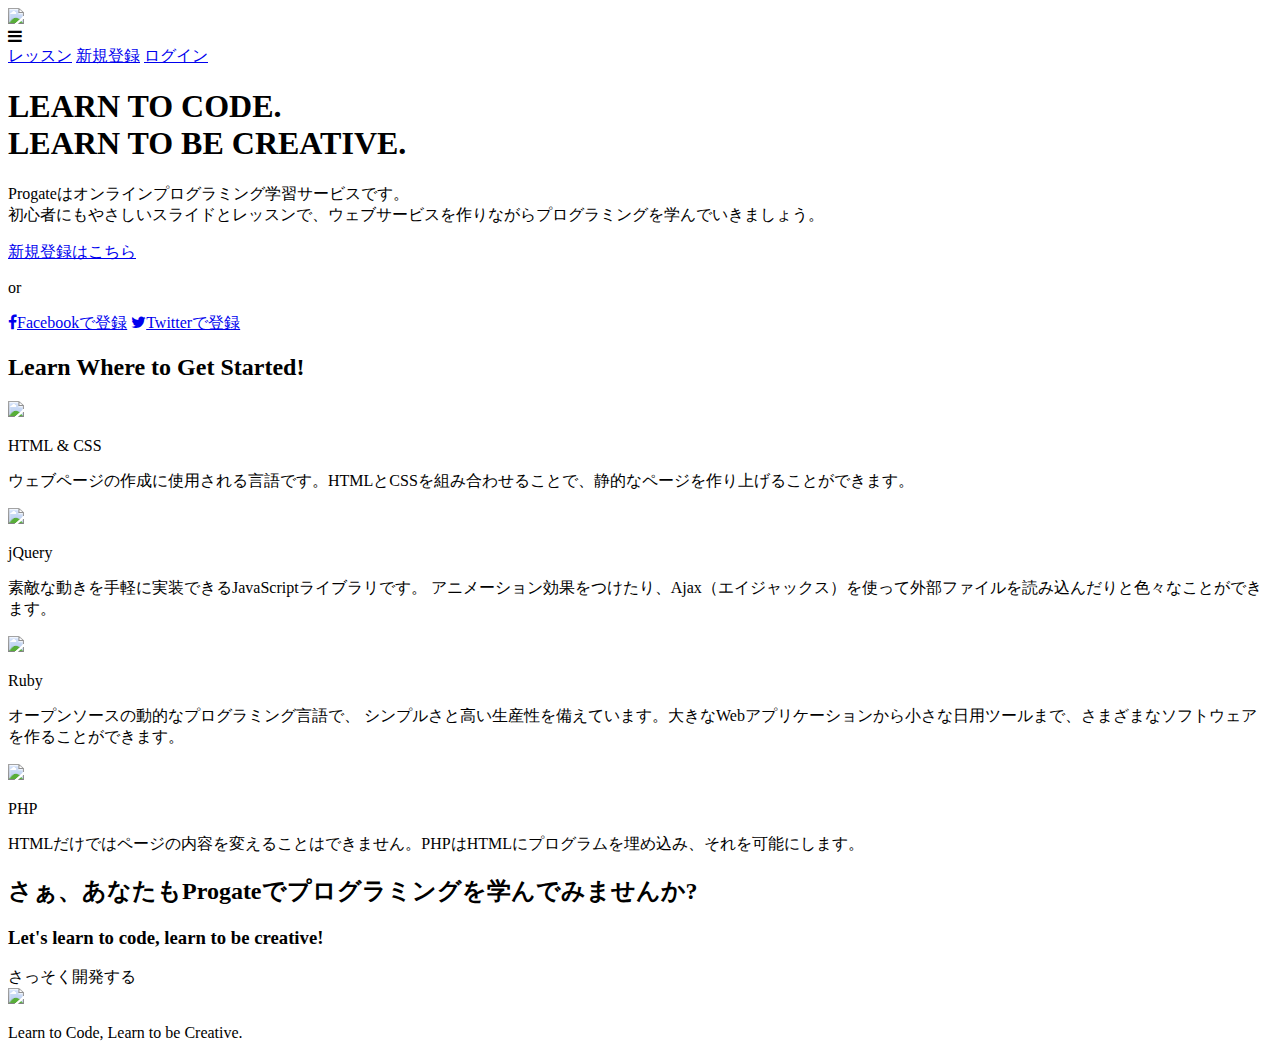
==== index.html @ 42e3710f "Create index.html" ====
<!DOCTYPE html>
<html>
<head>
  <meta charset="utf-8">
  <meta name="viewport" content="width=device-width, initial-scale=1.0">
  <title>Progate</title>
  <link href="https://maxcdn.bootstrapcdn.com/font-awesome/4.7.0/css/font-awesome.min.css" rel="stylesheet" integrity="sha384-wvfXpqpZZVQGK6TAh5PVlGOfQNHSoD2xbE+QkPxCAFlNEevoEH3Sl0sibVcOQVnN" crossorigin="anonymous">
  <link rel="stylesheet" type="text/css" href="stylesheet.css">
</head>
<body>
  <header>
    <div class="container">
      <div class="header-left">
        <img class="logo" src="https://prog-8.com/images/html/advanced/main_logo.png">
      </div>
      <span class="fa fa-bars menu-icon"></span>
      <div class="header-right">
        <a href="#">レッスン</a>
        <a href="#">新規登録</a>
        <a href="#" class="login">ログイン</a>
      </div>
    </div>
  </header>
  <div class="top-wrapper">
    <div class="container">
      <h1>LEARN TO CODE.<br>LEARN TO BE CREATIVE.</h1>
      <p>Progateはオンラインプログラミング学習サービスです。<br>初心者にもやさしいスライドとレッスンで、ウェブサービスを作りながらプログラミングを学んでいきましょう。</p>
      <div class="btn-wrapper">
        <a href="#" class="btn signup">新規登録はこちら</a>
        <p>or</p>
        <a href="#" class="btn facebook"><span class="fa fa-facebook"></span>Facebookで登録</a>
        <a href="#" class="btn twitter"><span class="fa fa-twitter"></span>Twitterで登録</a>
      </div>
    </div>
  </div>
  <div class="lesson-wrapper">
    <div class="container">
      <div class="heading">
        <h2>Learn Where to Get Started!</h2>
      </div>
      <div class="lessons">
        <div class="lesson">
          <div class="lesson-icon">
            <img src="https://prog-8.com/images/html/advanced/html.png">
            <p>HTML & CSS</p>
          </div>
          <p class="text-contents">ウェブページの作成に使用される言語です。HTMLとCSSを組み合わせることで、静的なページを作り上げることができます。</p>
        </div>
        <div class="lesson">
          <div class="lesson-icon">
            <img src="https://prog-8.com/images/html/advanced/jQuery.png">
            <p>jQuery</p>
          </div>
          <p class="text-contents">素敵な動きを手軽に実装できるJavaScriptライブラリです。 アニメーション効果をつけたり、Ajax（エイジャックス）を使って外部ファイルを読み込んだりと色々なことができます。</p>
        </div>
        <div class="lesson">
          <div class="lesson-icon">
            <img src="https://prog-8.com/images/html/advanced/ruby.png">
            <p>Ruby</p>
          </div>
          <p class="text-contents">オープンソースの動的なプログラミング言語で、 シンプルさと高い生産性を備えています。大きなWebアプリケーションから小さな日用ツールまで、さまざまなソフトウェアを作ることができます。</p>
        </div>
        <div class="lesson">
          <div class="lesson-icon">
            <img src="https://prog-8.com/images/html/advanced/php.png">
            <p>PHP</p>
          </div>
          <p class="text-contents">HTMLだけではページの内容を変えることはできません。PHPはHTMLにプログラムを埋め込み、それを可能にします。</p>
        </div>
      </div>
      <div class="clear"></div>
    </div>
  </div>
  <div class="message-wrapper">
    <div class="container">
      <div class="heading">
        <h2>さぁ、あなたもProgateでプログラミングを学んでみませんか?</h2>
        <h3>Let's learn to code, learn to be creative!</h3>
      </div>
      <span class="btn message">さっそく開発する</span>
    </div>
  </div>
  <footer>
    <div class="container">
      <img src="https://prog-8.com/images/html/advanced/footer_logo.png">
      <p>Learn to Code, Learn to be Creative.</p>
    </div>
  </footer>
</body>
</html>
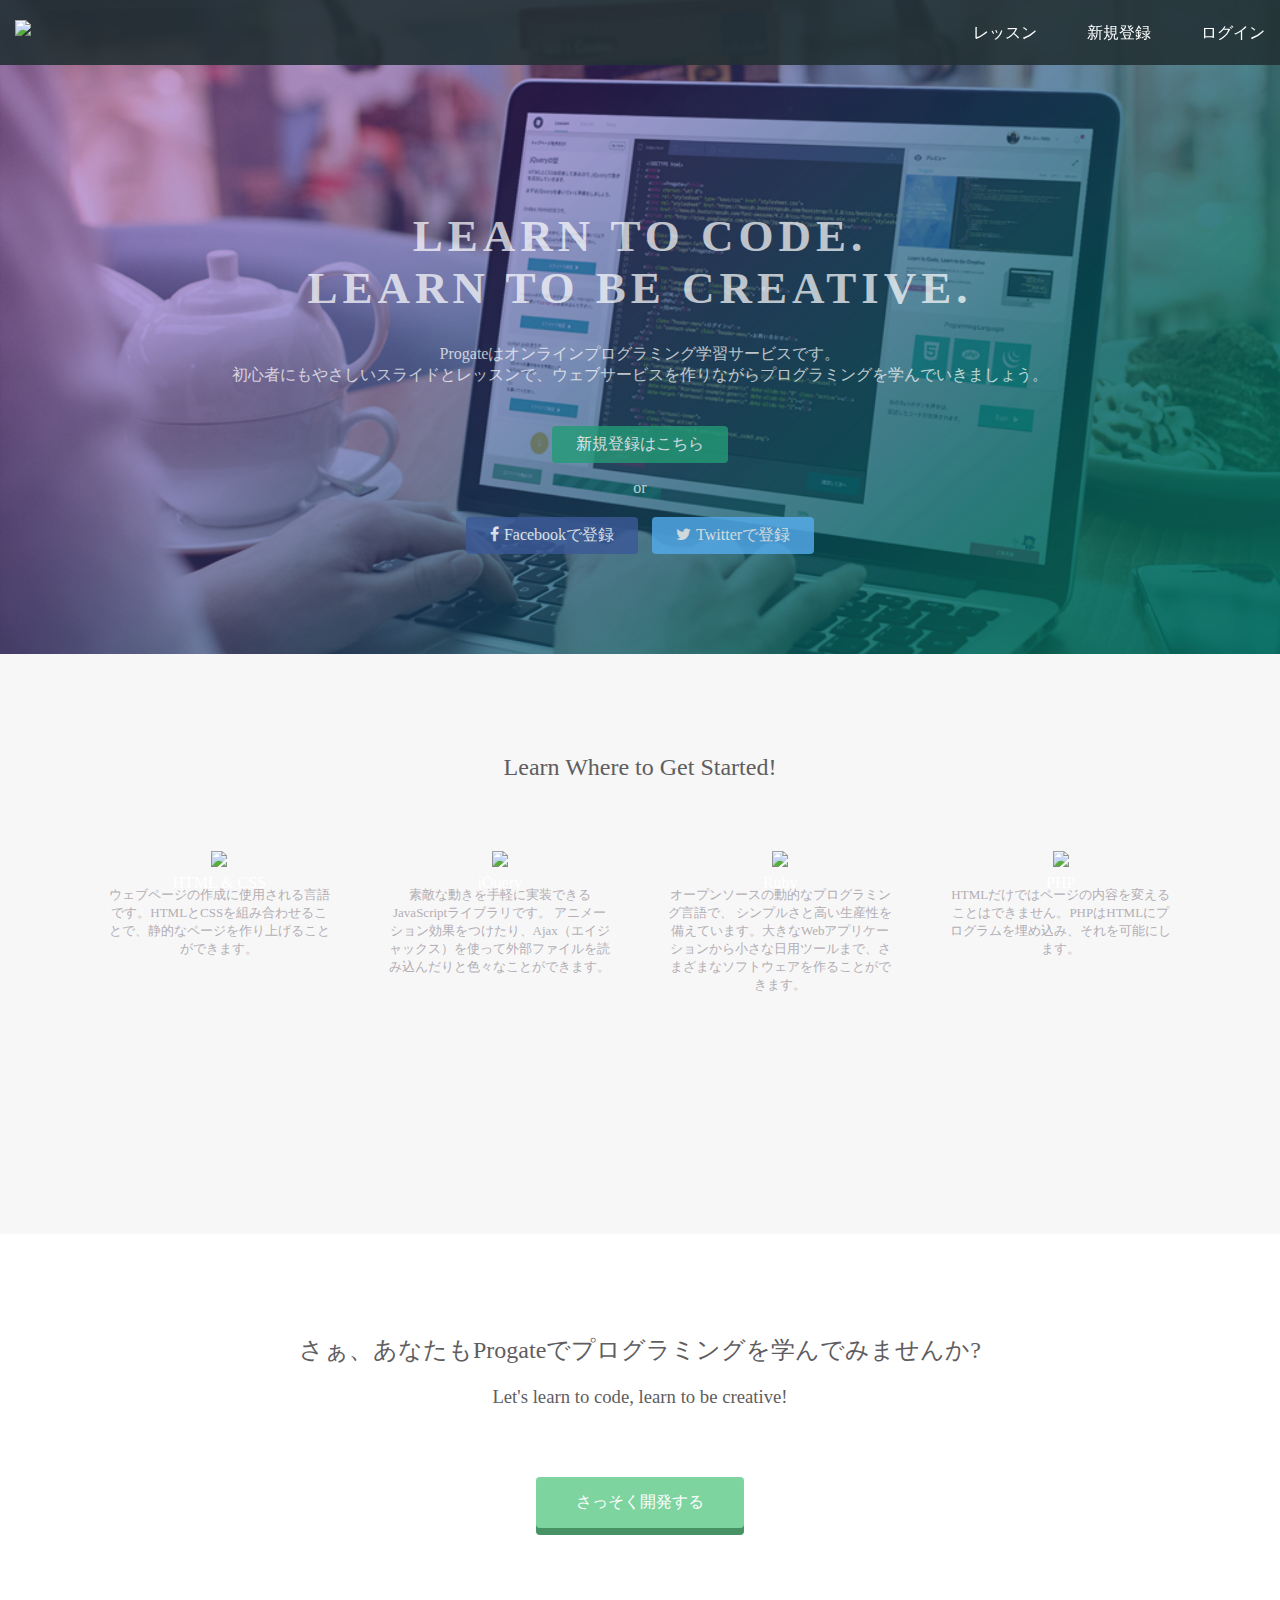
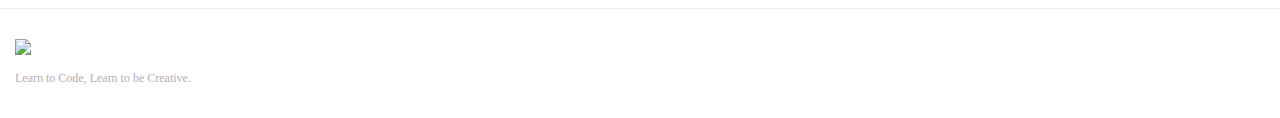
==== commit 41534609: "this is the main html" ====
--- a/index.html
+++ b/index.html
@@ -30,7 +30,7 @@
         <p>or</p>
         <a href="#" class="btn facebook"><span class="fa fa-facebook"></span>Facebookで登録</a>
         <a href="#" class="btn twitter"><span class="fa fa-twitter"></span>Twitterで登録</a>
-      </div>
+      </div> 
     </div>
   </div>
   <div class="lesson-wrapper">
--- a/stylesheet.css
+++ b/stylesheet.css
@@ -0,0 +1,271 @@
+* {
+  box-sizing: border-box;
+}
+
+body {
+  margin: 0;
+  font-family: "Hiragino Kaku Gothic ProN";
+}
+
+a {
+  text-decoration: none;
+}
+
+.container {
+  width: 100%;
+  padding: 0 15px;
+  margin: 0 auto;
+}
+
+.top-wrapper {
+  padding: 180px 0 100px 0;
+  background-image: url(top.png);
+  background-size: cover;
+  color: white;
+  text-align: center;
+}
+
+.top-wrapper h1 {
+  opacity: 0.7;
+  font-size: 45px;
+  letter-spacing: 5px;
+}
+
+.top-wrapper p {
+  opacity: 0.7;
+  font-size: 16px;
+  margin-bottom: 40px; 
+}
+
+.btn-wrapper {
+  text-align: center;
+}
+
+.btn-wrapper p {
+  margin-bottom: 20px;
+}
+
+.signup {
+  background-color: #239b76;
+}
+
+.facebook {
+  background-color: #3b5998;
+  margin-right: 10px;
+}
+
+.twitter {
+  background-color: #55acee;
+}
+
+.btn {
+  padding: 8px 24px;
+  color: white;
+  display: inline-block;
+  opacity: 0.8;
+  border-radius: 4px;
+  text-align: center;
+}
+
+.btn:hover {
+  opacity: 1;
+}
+
+.fa {
+  margin-right: 5px;
+}
+
+header {
+  height: 65px;
+  width: 100%;
+  background-color: rgba(34,49,52,0.9);
+  position :fixed;
+  top: 0;
+  z-index: 10;
+}
+
+.logo {
+  width: 124px;
+  margin-top: 20px;
+}
+
+.header-left {
+  float: left;
+}
+
+.header-right {
+  float: right;
+  margin-right: -25px;
+}
+
+.header-right a {
+  line-height: 65px;
+  padding: 0 25px;
+  color: white;
+  display: block;
+  float: left;
+  transition: all 0.5s;
+}
+
+.header-right a:hover {
+  background-color: rgba(255,255,255,0.3);
+}
+
+.lesson-wrapper {
+  height: 580px;
+  padding-bottom: 80px;
+  padding-left: 5%;
+  padding-right: 5%;
+  background-color: #f7f7f7;
+  text-align: center;
+}
+
+.heading {
+  padding-top: 80px;
+  padding-bottom: 50px;
+  color: #5f5d60;
+}
+
+.heading h2 {
+  font-weight: normal;
+}
+
+.lesson {
+  float: left;
+  width: 25%;
+}
+
+.lesson-icon {
+  position: relative;
+}
+
+.lesson-icon p {
+  position: absolute;
+  top: 37%;
+  width: 100%;
+  color: white;
+}
+
+.text-contents {
+  width: 80%;
+  display: inline-block;
+  margin-top: 15px;
+  font-size: 13px;
+  color: #b3aeb5;
+}
+
+.heading h3 {
+  font-weight: normal;
+}
+
+.message-wrapper {
+  border-bottom: 1px solid #eee;
+  padding-bottom: 80px;
+  text-align: center;
+}
+
+.message {
+  padding: 15px 40px;
+  background-color: #5dca88;
+  cursor: pointer;
+  box-shadow: 0px 7px #1a7940;
+}
+
+.message:active {
+  position: relative;
+  top: 7px;
+  box-shadow: none;
+}
+
+footer img {
+  width: 125px;
+}
+
+footer p {
+  color: #b3aeb5;
+  font-size: 12px;
+}
+
+footer {
+  padding-top: 30px;
+  padding-bottom: 20px;
+}
+
+.menu-icon {
+  color: white;
+  float: right;
+  font-size: 25px;
+  padding: 21px 0;
+  display: none;
+}
+
+.clear {
+  clear: left;
+}
+
+@media all and (max-width: 1000px) {
+  .lesson {
+    width: 50%;
+    margin-bottom: 50px;
+  }
+
+  .lesson-wrapper {
+    height: 990px;
+  }
+
+  footer {
+    text-align: center;
+  }
+}
+
+@media all and (max-width: 750px) {
+  .top-wrapper h1 {
+    font-size: 32px;
+  }
+
+  .heading h2 {
+    font-size: 20px;
+  }
+}
+
+@media all and (max-width: 670px) {
+  .header-right {
+    display: none;
+  }
+
+  .menu-icon {
+    display: block;
+  }
+
+  .top-wrapper .btn {
+    width: 100%;
+  }
+
+  .twitter {
+    margin-top: 10px;
+  }
+
+  .top-wrapper {
+    text-align: left;
+  }
+
+  .top-wrapper h1 {
+    font-size: 24px;
+  }
+
+  .top-wrapper p {
+    font-size: 14px;
+  }
+
+  .lesson {
+    width: 100%;
+  }
+
+  .lesson-wrapper {
+    height: 1700px;
+  }
+
+  .message-wrapper .btn {
+    width: 100%;
+  }
+}
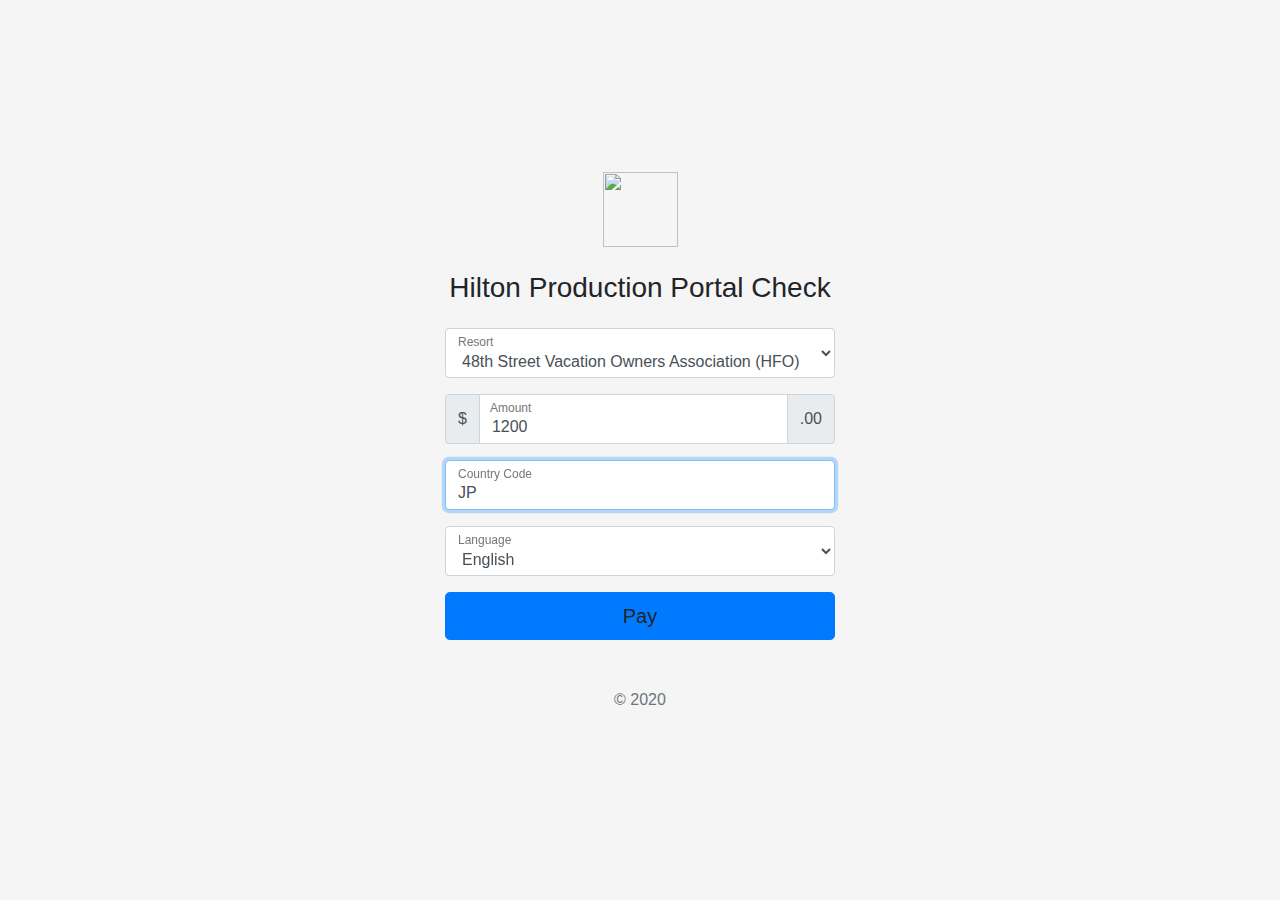
==== commit 36896d15: "Update index.html" ====
--- a/index.html
+++ b/index.html
@@ -1,90 +1,277 @@
-<!DOCTYPE html>
-<html>
-<head>
+<html lang="en" class="macos desktop portrait"><head>
+  <!-- Required meta tags -->
   <meta charset="utf-8">
-  <meta name="viewport" content="width=device-width, initial-scale=1.0">
-  <title>Progate</title>
-  <link href="https://maxcdn.bootstrapcdn.com/font-awesome/4.7.0/css/font-awesome.min.css" rel="stylesheet" integrity="sha384-wvfXpqpZZVQGK6TAh5PVlGOfQNHSoD2xbE+QkPxCAFlNEevoEH3Sl0sibVcOQVnN" crossorigin="anonymous">
-  <link rel="stylesheet" type="text/css" href="stylesheet.css">
+  <meta name="viewport" content="width=device-width, initial-scale=1, shrink-to-fit=no">
+  <link rel="stylesheet" href="https://stackpath.bootstrapcdn.com/bootstrap/4.4.1/css/bootstrap.min.css" integrity="sha384-Vkoo8x4CGsO3+Hhxv8T/Q5PaXtkKtu6ug5TOeNV6gBiFeWPGFN9MuhOf23Q9Ifjh" crossorigin="anonymous">
+
+  <title>Hilton Test</title>
+
+  <style>
+    .bd-placeholder-img {
+      font-size: 1.125rem;
+      text-anchor: middle;
+      -webkit-user-select: none;
+      -moz-user-select: none;
+      -ms-user-select: none;
+      user-select: none;
+    }
+
+    @media (min-width: 768px) {
+      .bd-placeholder-img-lg {
+        font-size: 3.5rem;
+      }
+    }
+
+    html,
+    body {
+      height: 100%;
+    }
+
+    body {
+      display: -ms-flexbox;
+      display: flex;
+      -ms-flex-align: center;
+      align-items: center;
+      padding-top: 40px;
+      padding-bottom: 40px;
+      background-color: #f5f5f5;
+    }
+
+    .form-signin {
+      width: 100%;
+      max-width: 420px;
+      padding: 15px;
+      margin: auto;
+    }
+
+    .form-label-group {
+      position: relative;
+      margin-bottom: 1rem;
+    }
+
+    .form-label-group>input,
+    .form-label-group>select,
+    .form-label-group>label {
+      height: 3.125rem;
+      padding: .75rem;
+    }
+
+    .form-label-group>label {
+      position: absolute;
+      top: 0;
+      left: 0;
+      display: block;
+      width: 100%;
+      margin-bottom: 0;
+      line-height: 1.5;
+      color: #495057;
+      pointer-events: none;
+      cursor: text;
+      border: 1px solid transparent;
+      border-radius: .25rem;
+      transition: all .1s ease-in-out;
+    }
+
+    .mb-3>label {
+      left: 32px;
+    }
+
+    .form-label-group input::-webkit-input-placeholder,
+    .form-label-group select::-webkit-input-placeholder {
+      color: transparent;
+    }
+
+    .form-label-group input:-ms-input-placeholder,
+    .form-label-group select:-ms-input-placeholder {
+      color: transparent;
+    }
+
+    .form-label-group input::-ms-input-placeholder,
+    .form-label-group select::-ms-input-placeholder {
+      color: transparent;
+    }
+
+    .form-label-group input::-moz-placeholder,
+    .form-label-group select::-moz-placeholder {
+      color: transparent;
+    }
+
+    .form-label-group input::placeholder,
+    .form-label-group select::placeholder {
+      color: transparent;
+    }
+
+    .form-label-group input:not(:placeholder-shown),
+    .form-label-group select:not(:placeholder-shown) {
+      padding-top: 1.25rem;
+      padding-bottom: .25rem;
+    }
+
+    .form-label-group input:not(:placeholder-shown)~label,
+    .form-label-group select:not(:placeholder-shown)~label {
+      padding-top: .25rem;
+      padding-bottom: .25rem;
+      font-size: 12px;
+      color: #777;
+    }
+
+    h1>small {
+      display: block;
+    }
+
+  </style>
 </head>
-<body>
-  <header>
-    <div class="container">
-      <div class="header-left">
-        <img class="logo" src="https://prog-8.com/images/html/advanced/main_logo.png">
+
+<body style="">
+  <form class="form-signin">
+    <div class="text-center mb-4">
+      <img class="fw mb-4" src="https://theme.zdassets.com/theme_assets/1020237/5e4c4dd910317969b7e63e4aa862c4a169b215bf.svg" height="75">
+      <h1 class="h3 mb-3 font-weight-normal">Hilton Production Portal Check</h1>
+    </div>
+
+    <div class="form-label-group">
+      <select id="resort" class="form-control" placeholder="Resort">
+        <option value="HFO">48th Street Vacation Owners Association (HFO)</option>
+        <option value="HFS">57th St. Vacation Owners Association (HFS)</option>
+        <option value="HAO">AOC Vacation Owners Association (HAO)</option>
+        <option value="HAA">Association of Apartment Owners of the Bay Club at Waikoloa Beach Resort (HAA)</option>
+        <option value="HBW">BW Vacation Owners Association, Inc (HBW)</option>
+        <option value="FGH">Casa Ybel Beach &amp; Racquet Club Phase FGH Condominium Association (FGH)</option>
+        <option value="IJK">Casa Ybel Beach &amp; Racquet Club Phase IJK Condominium Association (IJK)</option>
+        <option value="HCP">Central Park Owners Association, Inc (HCP)</option>
+        <option value="HMA">Charter Club of Marco Beach Condominium Association (HMA)</option>
+        <option value="HMI">Club Regency of Marco Island Condominium Association (HMI)</option>
+        <option value="HEG">Eagle's Nest on Marco Beach Condominium Association (HEG)</option>
+        <option value="HRC">FHRC Suites Owners Association (HRC)</option>
+        <option value="HGI">GI Vacation Owners Association (HGI)</option>
+        <option value="HGW">GW Vacation Owners Association (HGW)</option>
+        <option value="HHV">Harbourview Villas at South Seas Resort Condominium Association (HHV)</option>
+        <option value="HHS">HC Suites Owners Association (HHS)</option>
+        <option value="HNC">HNY Club Suites Owners Association (HNC)</option>
+        <option value="HLV">HTLV Vacation Owners Association (HLV)</option>
+        <option value="HHH">Hurricane House Condominium Association (HHH)</option>
+        <option value="HVV">HVVS Owners Association (HVV)</option>
+        <option value="HKO">Kohala Coast Vacation Owners Association (HKO)</option>
+        <option value="HKT">KT Vacation Owners Association (HKT)</option>
+        <option value="HVB">Las Vegas Boulevard Vacation Suites Owners Association (HVB)</option>
+        <option value="HVS">Las Vegas Vacation Suites Owners Association (HVS)</option>
+        <option value="HIB">Liberty Place Owners Association, Inc (HIB)</option>
+        <option value="HLP">LP Vacation Suites Owners Association (HLP)</option>
+        <option value="HVT">LV Tower 52 Condominium Owners Association (HVT)</option>
+        <option value="MBV">Maui Bay Villas Owners Association, Inc  (MBV)</option>
+        <option value="HMB">MBV Vacation Owners Association (HMB)</option>
+        <option value="MMO">MM Owners Association, Inc  (MMO)</option>
+        <option value="HVO">Ocean 22 Vacation Owners Association (HVO)</option>
+        <option value="HTW">Ocean Tower Vacation Owners Association (HTW)</option>
+        <option value="HLO">OE Vacation Suites, Inc. (HLO)</option>
+        <option value="OVS">Orlando Vacation Suites 43 (OVS)</option>
+        <option value="HOV">Orlando Vacation Suites II Condominium Association (HOV)</option>
+        <option value="HSO">Parc Soleil Vacation Owners Association (HSO)</option>
+        <option value="HPB">Plantation Bay Villas Owners Association (HPB)</option>
+        <option value="HBC">Plantation Beach Club Condominium Association (IRP) (HBC)</option>
+        <option value="HPI">Plantation Beach Club II Owners Association (HPI)</option>
+        <option value="HII">Plantation Beach Club III Owners Association (HII)</option>
+        <option value="HPC">Plantation Beach Club Owners Association, Inc (HPC)</option>
+        <option value="HPH">Plantation House Condominium Association (HPH)</option>
+        <option value="HSW">Seawatch On The Beach Condominium Association (HSW)</option>
+        <option value="HSV">South Beach Vacation Suites Condominium Association (HSV)</option>
+        <option value="HSL">Sunrise Lodge Timeshare Owners Association (HSL)</option>
+        <option value="HTD">TD Owners Association (HTD)</option>
+        <option value="HBY">The Bay Club Vacation Owners Association (HBY)</option>
+        <option value="HSP">The Cottages at South Seas Plantation Condominium Association (HSP)</option>
+        <option value="HSB">The Sanibel Cottages Condominium Owners Association (HSB)</option>
+        <option value="HSH">The South Seas Club Condominium Association (HSH)</option>
+        <option value="HSM">The Surf Club of Marco (HSM)</option>
+        <option value="HTB">Tortuga Beach Club Condominium Association (HTB)</option>
+        <option value="HTV">Tuscany Village Vacation Suites Owners Association (HTV)</option>
+        <option value="HVL">Valdoro Mountain Lodge Owner's Association (HVL)</option>
+        <option value="HWB">WBKL Vacation Owners Association (HWB)</option>
+      </select>
+      <label for="resort">Resort</label>
+    </div>
+
+    <div class="input-group mb-3 form-label-group">
+      <div class="input-group-prepend">
+        <span class="input-group-text">$</span>
       </div>
-      <span class="fa fa-bars menu-icon"></span>
-      <div class="header-right">
-        <a href="#">レッスン</a>
-        <a href="#">新規登録</a>
-        <a href="#" class="login">ログイン</a>
+      <input id="amount" type="number" value="1200" class="form-control" aria-label="Amount (to the nearest dollar)">
+      <label for="amount">Amount</label>
+      <div class="input-group-append">
+        <span class="input-group-text">.00</span>
       </div>
     </div>
-  </header>
-  <div class="top-wrapper">
-    <div class="container">
-      <h1>LEARN TO CODE.<br>LEARN TO BE CREATIVE.</h1>
-      <p>Progateはオンラインプログラミング学習サービスです。<br>初心者にもやさしいスライドとレッスンで、ウェブサービスを作りながらプログラミングを学んでいきましょう。</p>
-      <div class="btn-wrapper">
-        <a href="#" class="btn signup">新規登録はこちら</a>
-        <p>or</p>
-        <a href="#" class="btn facebook"><span class="fa fa-facebook"></span>Facebookで登録</a>
-        <a href="#" class="btn twitter"><span class="fa fa-twitter"></span>Twitterで登録</a>
-      </div> 
-    </div>
-  </div>
-  <div class="lesson-wrapper">
-    <div class="container">
-      <div class="heading">
-        <h2>Learn Where to Get Started!</h2>
-      </div>
-      <div class="lessons">
-        <div class="lesson">
-          <div class="lesson-icon">
-            <img src="https://prog-8.com/images/html/advanced/html.png">
-            <p>HTML & CSS</p>
-          </div>
-          <p class="text-contents">ウェブページの作成に使用される言語です。HTMLとCSSを組み合わせることで、静的なページを作り上げることができます。</p>
-        </div>
-        <div class="lesson">
-          <div class="lesson-icon">
-            <img src="https://prog-8.com/images/html/advanced/jQuery.png">
-            <p>jQuery</p>
-          </div>
-          <p class="text-contents">素敵な動きを手軽に実装できるJavaScriptライブラリです。 アニメーション効果をつけたり、Ajax（エイジャックス）を使って外部ファイルを読み込んだりと色々なことができます。</p>
-        </div>
-        <div class="lesson">
-          <div class="lesson-icon">
-            <img src="https://prog-8.com/images/html/advanced/ruby.png">
-            <p>Ruby</p>
-          </div>
-          <p class="text-contents">オープンソースの動的なプログラミング言語で、 シンプルさと高い生産性を備えています。大きなWebアプリケーションから小さな日用ツールまで、さまざまなソフトウェアを作ることができます。</p>
-        </div>
-        <div class="lesson">
-          <div class="lesson-icon">
-            <img src="https://prog-8.com/images/html/advanced/php.png">
-            <p>PHP</p>
-          </div>
-          <p class="text-contents">HTMLだけではページの内容を変えることはできません。PHPはHTMLにプログラムを埋め込み、それを可能にします。</p>
-        </div>
-      </div>
-      <div class="clear"></div>
-    </div>
-  </div>
-  <div class="message-wrapper">
-    <div class="container">
-      <div class="heading">
-        <h2>さぁ、あなたもProgateでプログラミングを学んでみませんか?</h2>
-        <h3>Let's learn to code, learn to be creative!</h3>
-      </div>
-      <span class="btn message">さっそく開発する</span>
-    </div>
-  </div>
-  <footer>
-    <div class="container">
-      <img src="https://prog-8.com/images/html/advanced/footer_logo.png">
-      <p>Learn to Code, Learn to be Creative.</p>
-    </div>
-  </footer>
-</body>
-</html>
+
+    <div class="form-label-group">
+      <input type="text" id="countryCode" value="JP" class="form-control" placeholder="Country Code" required="" autofocus="">
+      <label for="countryCode">Country Code</label>
+    </div>
+
+    <div class="form-label-group">
+      <select id="lang" class="form-control" placeholder="Language">
+        <option value="en" selected="">English</option>
+        <option value="es">Spanish</option>
+        <option value="fr">French</option>
+        <option value="id">Indonesia</option>
+        <option value="ja">Japanese</option>
+        <option value="ko">Korean</option>
+        <option value="pt">Portuguese</option>
+        <option value="vi">Vietnamese</option>
+        <option value="zh">Chinese</option>
+      </select>
+      <label for="lang">Language</label>
+    </div>
+
+    <a id="pay" class="btn btn-lg btn-primary btn-block" onclick="pay()">Pay</a>
+
+    <p class="mt-5 mb-3 text-muted text-center">© 2020</p>
+  </form>
+
+  <script src="https://code.jquery.com/jquery-3.4.1.slim.min.js" integrity="sha384-J6qa4849blE2+poT4WnyKhv5vZF5SrPo0iEjwBvKU7imGFAV0wwj1yYfoRSJoZ+n" crossorigin="anonymous"></script>
+  <script src="https://cdn.jsdelivr.net/npm/popper.js@1.16.0/dist/umd/popper.min.js" integrity="sha384-Q6E9RHvbIyZFJoft+2mJbHaEWldlvI9IOYy5n3zV9zzTtmI3UksdQRVvoxMfooAo" crossorigin="anonymous"></script>
+  <script src="https://stackpath.bootstrapcdn.com/bootstrap/4.4.1/js/bootstrap.min.js" integrity="sha384-wfSDF2E50Y2D1uUdj0O3uMBJnjuUD4Ih7YwaYd1iqfktj0Uod8GCExl3Og8ifwB6" crossorigin="anonymous"></script>
+
+  <script src="https://checkout.flywire.com/flywire-payment.js"></script>
+  <script>
+
+    function pay() {
+
+      var config = {
+        env: "prod",
+        recipientCode: document.getElementById("resort").value,
+        amount: document.getElementById("amount").value,
+
+        requestPayerInfo: true,
+        requestRecipientInfo: false,
+        skipCompletedSteps: false,
+
+        firstName: "John",
+        lastName: "Doe",
+        email: "test@flywire.com",
+        phone: "+447734912345",
+        address: "1, First Street",
+        city: "Tokyo",
+        country: document.getElementById("countryCode").value,
+
+        recipientFields: {
+          contract_number: "TEST"
+        },
+
+        locale: document.getElementById("lang").value,
+
+        onInvalidInput: function (errors) {
+          errors.forEach(function(error) {
+            alert(error.msg);
+          });
+        },
+
+        returnUrl: 'https://httpbin.org/get'
+      };
+
+      var modal = window.FlywirePayment.initiate(config);
+      modal.render();
+    }
+
+  </script>
+
+
+</body></html>
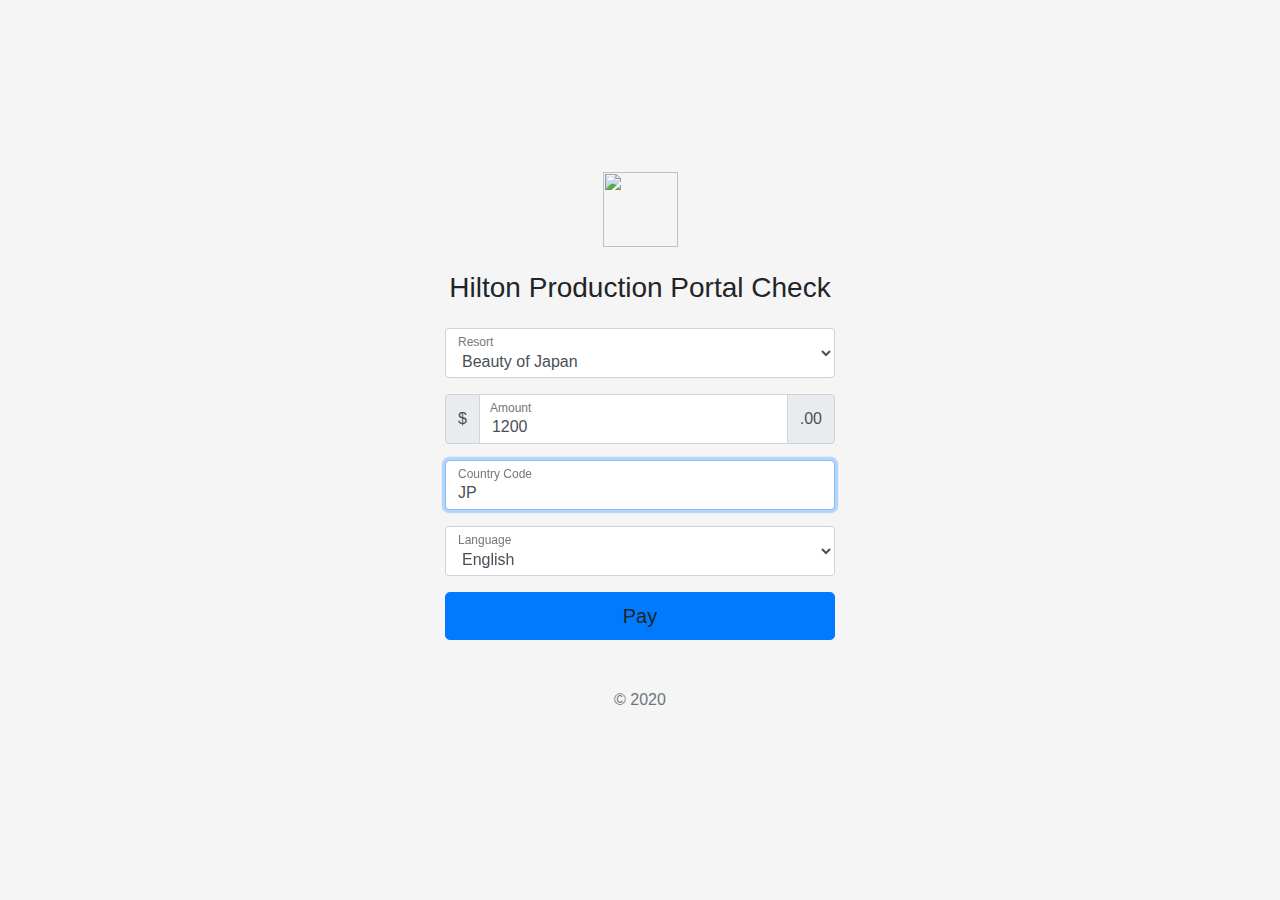
==== commit c4f74190: "Update index.html" ====
--- a/index.html
+++ b/index.html
@@ -4,7 +4,7 @@
   <meta name="viewport" content="width=device-width, initial-scale=1, shrink-to-fit=no">
   <link rel="stylesheet" href="https://stackpath.bootstrapcdn.com/bootstrap/4.4.1/css/bootstrap.min.css" integrity="sha384-Vkoo8x4CGsO3+Hhxv8T/Q5PaXtkKtu6ug5TOeNV6gBiFeWPGFN9MuhOf23Q9Ifjh" crossorigin="anonymous">
 
-  <title>Hilton Test</title>
+  <title>Flywire Testing Env</title>
 
   <style>
     .bd-placeholder-img {
@@ -130,62 +130,8 @@
     </div>
 
     <div class="form-label-group">
-      <select id="resort" class="form-control" placeholder="Resort">
-        <option value="HFO">48th Street Vacation Owners Association (HFO)</option>
-        <option value="HFS">57th St. Vacation Owners Association (HFS)</option>
-        <option value="HAO">AOC Vacation Owners Association (HAO)</option>
-        <option value="HAA">Association of Apartment Owners of the Bay Club at Waikoloa Beach Resort (HAA)</option>
-        <option value="HBW">BW Vacation Owners Association, Inc (HBW)</option>
-        <option value="FGH">Casa Ybel Beach &amp; Racquet Club Phase FGH Condominium Association (FGH)</option>
-        <option value="IJK">Casa Ybel Beach &amp; Racquet Club Phase IJK Condominium Association (IJK)</option>
-        <option value="HCP">Central Park Owners Association, Inc (HCP)</option>
-        <option value="HMA">Charter Club of Marco Beach Condominium Association (HMA)</option>
-        <option value="HMI">Club Regency of Marco Island Condominium Association (HMI)</option>
-        <option value="HEG">Eagle's Nest on Marco Beach Condominium Association (HEG)</option>
-        <option value="HRC">FHRC Suites Owners Association (HRC)</option>
-        <option value="HGI">GI Vacation Owners Association (HGI)</option>
-        <option value="HGW">GW Vacation Owners Association (HGW)</option>
-        <option value="HHV">Harbourview Villas at South Seas Resort Condominium Association (HHV)</option>
-        <option value="HHS">HC Suites Owners Association (HHS)</option>
-        <option value="HNC">HNY Club Suites Owners Association (HNC)</option>
-        <option value="HLV">HTLV Vacation Owners Association (HLV)</option>
-        <option value="HHH">Hurricane House Condominium Association (HHH)</option>
-        <option value="HVV">HVVS Owners Association (HVV)</option>
-        <option value="HKO">Kohala Coast Vacation Owners Association (HKO)</option>
-        <option value="HKT">KT Vacation Owners Association (HKT)</option>
-        <option value="HVB">Las Vegas Boulevard Vacation Suites Owners Association (HVB)</option>
-        <option value="HVS">Las Vegas Vacation Suites Owners Association (HVS)</option>
-        <option value="HIB">Liberty Place Owners Association, Inc (HIB)</option>
-        <option value="HLP">LP Vacation Suites Owners Association (HLP)</option>
-        <option value="HVT">LV Tower 52 Condominium Owners Association (HVT)</option>
-        <option value="MBV">Maui Bay Villas Owners Association, Inc  (MBV)</option>
-        <option value="HMB">MBV Vacation Owners Association (HMB)</option>
-        <option value="MMO">MM Owners Association, Inc  (MMO)</option>
-        <option value="HVO">Ocean 22 Vacation Owners Association (HVO)</option>
-        <option value="HTW">Ocean Tower Vacation Owners Association (HTW)</option>
-        <option value="HLO">OE Vacation Suites, Inc. (HLO)</option>
-        <option value="OVS">Orlando Vacation Suites 43 (OVS)</option>
-        <option value="HOV">Orlando Vacation Suites II Condominium Association (HOV)</option>
-        <option value="HSO">Parc Soleil Vacation Owners Association (HSO)</option>
-        <option value="HPB">Plantation Bay Villas Owners Association (HPB)</option>
-        <option value="HBC">Plantation Beach Club Condominium Association (IRP) (HBC)</option>
-        <option value="HPI">Plantation Beach Club II Owners Association (HPI)</option>
-        <option value="HII">Plantation Beach Club III Owners Association (HII)</option>
-        <option value="HPC">Plantation Beach Club Owners Association, Inc (HPC)</option>
-        <option value="HPH">Plantation House Condominium Association (HPH)</option>
-        <option value="HSW">Seawatch On The Beach Condominium Association (HSW)</option>
-        <option value="HSV">South Beach Vacation Suites Condominium Association (HSV)</option>
-        <option value="HSL">Sunrise Lodge Timeshare Owners Association (HSL)</option>
-        <option value="HTD">TD Owners Association (HTD)</option>
-        <option value="HBY">The Bay Club Vacation Owners Association (HBY)</option>
-        <option value="HSP">The Cottages at South Seas Plantation Condominium Association (HSP)</option>
-        <option value="HSB">The Sanibel Cottages Condominium Owners Association (HSB)</option>
-        <option value="HSH">The South Seas Club Condominium Association (HSH)</option>
-        <option value="HSM">The Surf Club of Marco (HSM)</option>
-        <option value="HTB">Tortuga Beach Club Condominium Association (HTB)</option>
-        <option value="HTV">Tuscany Village Vacation Suites Owners Association (HTV)</option>
-        <option value="HVL">Valdoro Mountain Lodge Owner's Association (HVL)</option>
-        <option value="HWB">WBKL Vacation Owners Association (HWB)</option>
+      <select id="resort" class="form-control" placeholder="Account">
+        <option value="BOJ">Beauty of Japan</option>
       </select>
       <label for="resort">Resort</label>
     </div>
@@ -236,7 +182,7 @@
     function pay() {
 
       var config = {
-        env: "prod",
+        env: "demo",
         recipientCode: document.getElementById("resort").value,
         amount: document.getElementById("amount").value,
 
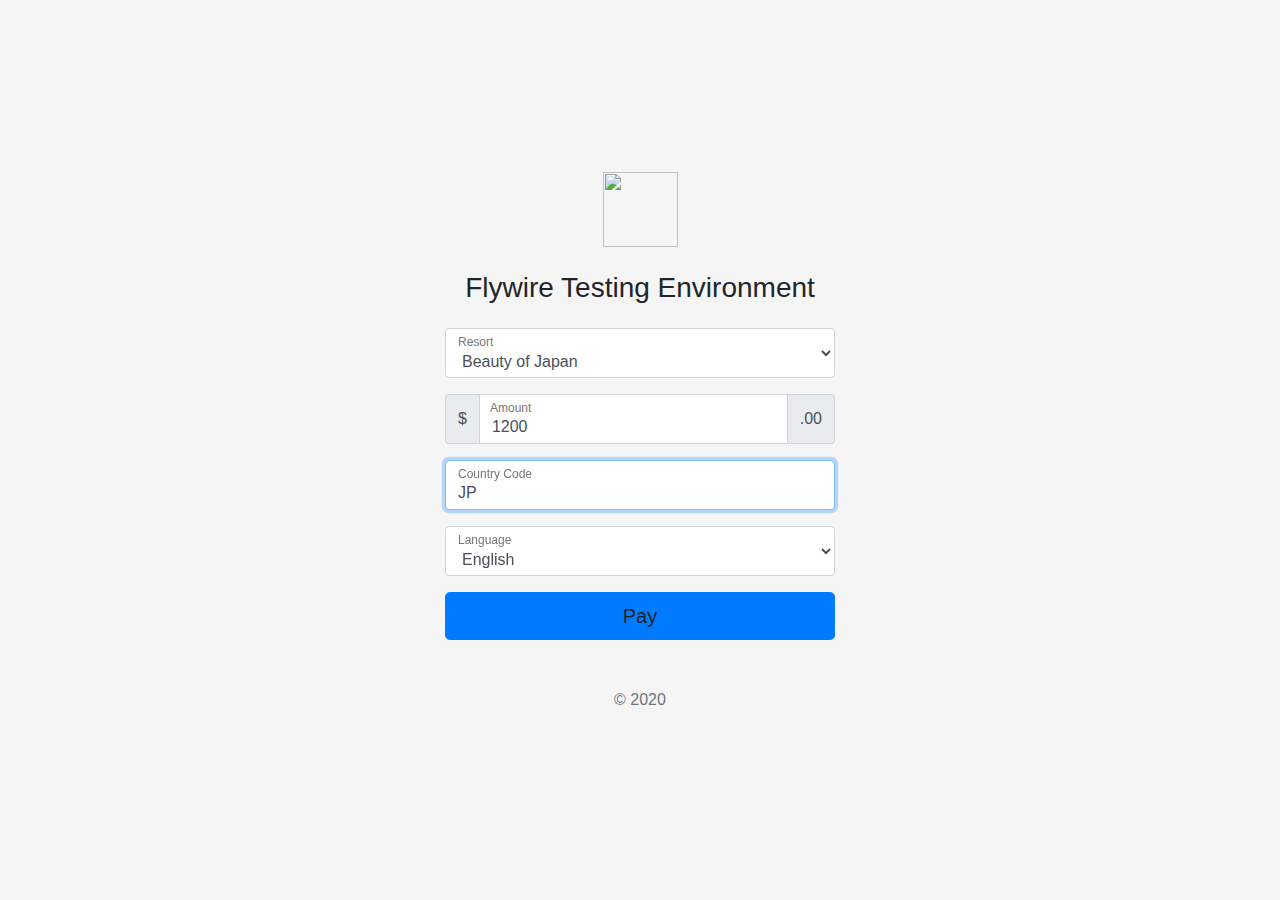
==== commit a4a2c979: "Update index.html" ====
--- a/index.html
+++ b/index.html
@@ -126,7 +126,7 @@
   <form class="form-signin">
     <div class="text-center mb-4">
       <img class="fw mb-4" src="https://theme.zdassets.com/theme_assets/1020237/5e4c4dd910317969b7e63e4aa862c4a169b215bf.svg" height="75">
-      <h1 class="h3 mb-3 font-weight-normal">Hilton Production Portal Check</h1>
+      <h1 class="h3 mb-3 font-weight-normal">Flywire Testing Environment</h1>
     </div>
 
     <div class="form-label-group">
